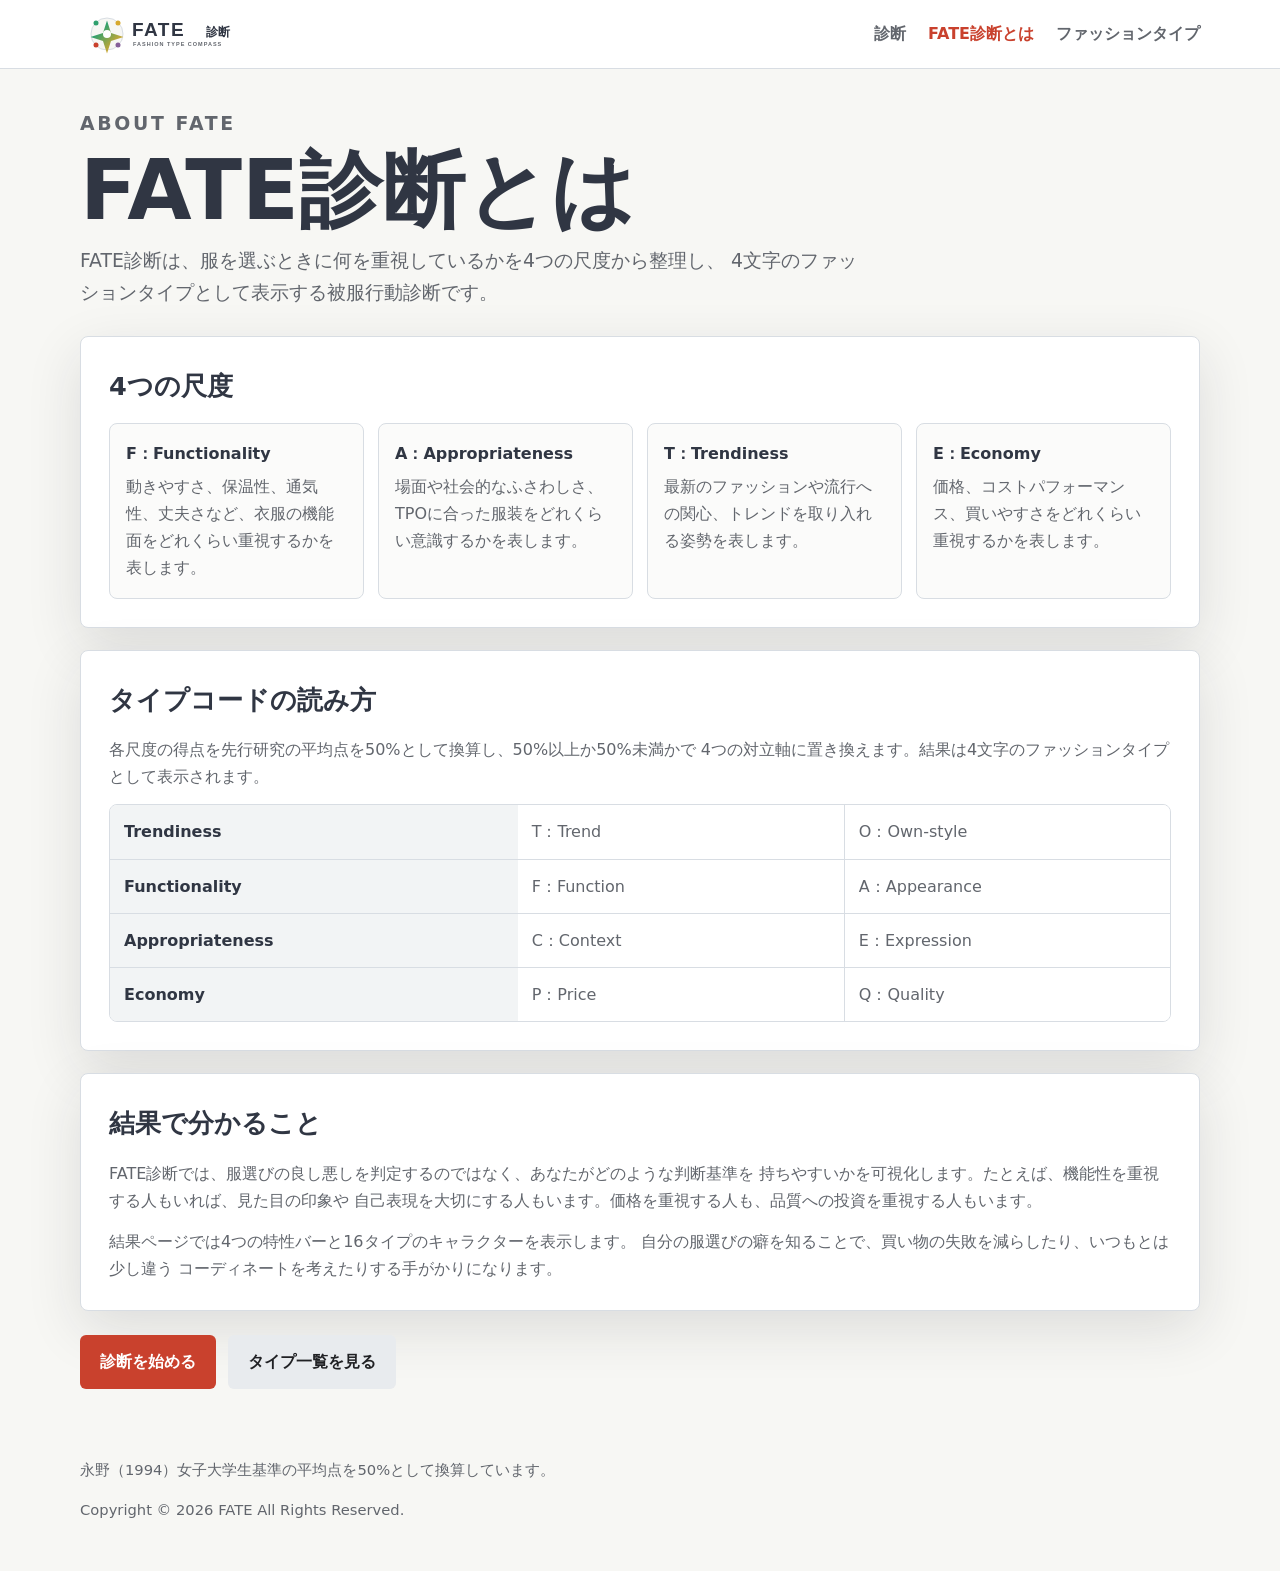
==== about.html @ 88db0252 "Add files via upload" ====
<!doctype html>
<html lang="ja">
  <head>
    <meta charset="utf-8" />
    <meta name="viewport" content="width=device-width, initial-scale=1" />
    <title>FATE診断とは | FATE診断</title>
    <link rel="stylesheet" href="styles.css" />
  </head>
  <body>
    <header class="site-header">
      <nav class="site-nav" aria-label="メインナビゲーション">
        <a class="site-nav__brand" href="index.html" aria-label="FATE診断 ホーム">
          <img src="assets/logo/fate-logo.svg" alt="FATE診断" />
        </a>
        <div class="site-nav__links">
          <a href="index.html">診断</a>
          <a href="about.html" aria-current="page">FATE診断とは</a>
          <a href="fashion-types.html">ファッションタイプ</a>
        </div>
      </nav>
    </header>

    <main class="type-page">
      <section class="type-page-hero" aria-labelledby="about-title">
        <p class="eyebrow">About FATE</p>
        <h1 id="about-title">FATE診断とは</h1>
        <p>
          FATE診断は、服を選ぶときに何を重視しているかを4つの尺度から整理し、
          4文字のファッションタイプとして表示する被服行動診断です。
        </p>
      </section>

      <section class="panel about-section">
        <h2>4つの尺度</h2>
        <div class="about-grid">
          <article>
            <h3>F：Functionality</h3>
            <p>動きやすさ、保温性、通気性、丈夫さなど、衣服の機能面をどれくらい重視するかを表します。</p>
          </article>
          <article>
            <h3>A：Appropriateness</h3>
            <p>場面や社会的なふさわしさ、TPOに合った服装をどれくらい意識するかを表します。</p>
          </article>
          <article>
            <h3>T：Trendiness</h3>
            <p>最新のファッションや流行への関心、トレンドを取り入れる姿勢を表します。</p>
          </article>
          <article>
            <h3>E：Economy</h3>
            <p>価格、コストパフォーマンス、買いやすさをどれくらい重視するかを表します。</p>
          </article>
        </div>
      </section>

      <section class="panel about-section">
        <h2>タイプコードの読み方</h2>
        <p>
          各尺度の得点を先行研究の平均点を50%として換算し、50%以上か50%未満かで
          4つの対立軸に置き換えます。結果は4文字のファッションタイプとして表示されます。
        </p>
        <div class="axis-table" role="table" aria-label="タイプコードの対応表">
          <div role="row">
            <strong role="cell">Trendiness</strong>
            <span role="cell">T：Trend</span>
            <span role="cell">O：Own-style</span>
          </div>
          <div role="row">
            <strong role="cell">Functionality</strong>
            <span role="cell">F：Function</span>
            <span role="cell">A：Appearance</span>
          </div>
          <div role="row">
            <strong role="cell">Appropriateness</strong>
            <span role="cell">C：Context</span>
            <span role="cell">E：Expression</span>
          </div>
          <div role="row">
            <strong role="cell">Economy</strong>
            <span role="cell">P：Price</span>
            <span role="cell">Q：Quality</span>
          </div>
        </div>
      </section>

      <section class="panel about-section">
        <h2>結果で分かること</h2>
        <p>
          FATE診断では、服選びの良し悪しを判定するのではなく、あなたがどのような判断基準を
          持ちやすいかを可視化します。たとえば、機能性を重視する人もいれば、見た目の印象や
          自己表現を大切にする人もいます。価格を重視する人も、品質への投資を重視する人もいます。
        </p>
        <p>
          結果ページでは4つの特性バーと16タイプのキャラクターを表示します。
          自分の服選びの癖を知ることで、買い物の失敗を減らしたり、いつもとは少し違う
          コーディネートを考えたりする手がかりになります。
        </p>
      </section>

      <div class="about-actions">
        <a class="primary" href="index.html">診断を始める</a>
        <a class="secondary" href="fashion-types.html">タイプ一覧を見る</a>
      </div>
    </main>

    <footer>
      <p>永野（1994）女子大学生基準の平均点を50%として換算しています。</p>
      <p>Copyright © 2026 FATE All Rights Reserved.</p>
    </footer>
  </body>
</html>
---- styles.css ----
:root {
  color-scheme: light;
  --ink: #202124;
  --muted: #62666d;
  --line: #d8dde3;
  --paper: #f7f7f4;
  --panel: #ffffff;
  --accent: #c9412d;
  --accent-2: #2fa06e;
  --accent-3: #d7a92f;
  --disagree: #855f99;
  --neutral: #9aa0aa;
  --shadow: 0 18px 55px rgba(31, 35, 40, 0.12);
}

* {
  box-sizing: border-box;
}

html {
  scroll-behavior: smooth;
}

body {
  margin: 0;
  background: var(--paper);
  color: var(--ink);
  font-family:
    "Hiragino Sans", "Yu Gothic", "Yu Gothic UI", system-ui, -apple-system,
    BlinkMacSystemFont, "Segoe UI", sans-serif;
  line-height: 1.7;
}

button,
input,
select {
  font: inherit;
}

button,
input,
select,
label {
  -webkit-tap-highlight-color: transparent;
}

.hero {
  min-height: 46vh;
  display: grid;
  align-items: end;
  background:
    linear-gradient(110deg, rgba(32, 33, 36, 0.88), rgba(32, 33, 36, 0.4)),
    url("data:image/svg+xml,%3Csvg xmlns='http://www.w3.org/2000/svg' width='1600' height='900' viewBox='0 0 1600 900'%3E%3Crect width='1600' height='900' fill='%23d9d4ca'/%3E%3Cg opacity='.92'%3E%3Cpath d='M0 640 C210 570 330 720 520 626 C720 528 775 422 1010 492 C1218 554 1320 440 1600 338 L1600 900 L0 900 Z' fill='%23146c74'/%3E%3Cpath d='M0 356 C225 324 280 208 468 244 C658 280 734 384 928 312 C1124 240 1330 166 1600 214 L1600 0 L0 0 Z' fill='%23c9412d'/%3E%3Cpath d='M318 120 L526 786 L470 804 L262 138 Z' fill='%23f4efe7' opacity='.75'/%3E%3Cpath d='M1154 86 L1030 802 L970 792 L1094 76 Z' fill='%23f4efe7' opacity='.74'/%3E%3Ccircle cx='812' cy='448' r='178' fill='%23d7a92f' opacity='.78'/%3E%3Cpath d='M660 448 C706 372 756 336 816 336 C876 336 926 372 972 448 C926 524 876 560 816 560 C756 560 706 524 660 448 Z' fill='%23f7f7f4' opacity='.84'/%3E%3C/g%3E%3C/svg%3E");
  background-size: cover;
  background-position: center;
  color: #fff;
}

.hero__inner,
main,
footer {
  width: min(1120px, calc(100% - 32px));
  margin: 0 auto;
}

.hero__inner {
  padding: 72px 0 48px;
}

.eyebrow {
  margin: 0 0 8px;
  font-size: 0.78rem;
  font-weight: 800;
  letter-spacing: 0.14em;
  text-transform: uppercase;
}

h1,
h2,
h3,
p {
  overflow-wrap: anywhere;
}

h1 {
  margin: 0;
  max-width: 980px;
  font-size: clamp(3rem, 10vw, 7rem);
  line-height: 0.98;
  letter-spacing: 0;
}

.lead {
  max-width: 680px;
  margin: 18px 0 24px;
  font-size: clamp(1rem, 2.4vw, 1.25rem);
}

.hero__meta {
  display: flex;
  flex-wrap: wrap;
  gap: 10px;
}

.hero__meta span {
  border: 1px solid rgba(255, 255, 255, 0.46);
  padding: 7px 12px;
  background: rgba(255, 255, 255, 0.1);
  font-weight: 700;
}

main {
  padding: 26px 0 54px;
}

.site-header {
  position: sticky;
  top: 0;
  z-index: 10;
  background: rgba(255, 255, 255, 0.94);
  border-bottom: 1px solid var(--line);
  backdrop-filter: blur(14px);
}

.site-nav {
  display: flex;
  align-items: center;
  justify-content: space-between;
  gap: 18px;
  width: min(1120px, calc(100% - 32px));
  min-height: 68px;
  margin: 0 auto;
}

.site-nav a {
  color: #303643;
  text-decoration: none;
}

.site-nav__brand {
  display: inline-flex;
  align-items: center;
  flex: 0 0 auto;
}

.site-nav__brand img {
  display: block;
  width: 180px;
  height: auto;
}

.site-nav__links {
  display: flex;
  flex-wrap: wrap;
  gap: 6px 22px;
  align-items: center;
}

.site-nav__links a {
  padding: 8px 0;
  color: var(--muted);
  font-weight: 650;
}

.site-nav__links a[aria-current="page"],
.site-nav__links a:hover {
  color: var(--accent);
}

.panel,
.question-card,
.result {
  background: var(--panel);
  border: 1px solid var(--line);
  border-radius: 8px;
  box-shadow: var(--shadow);
}

.contact-step {
  width: min(60vw, 720px);
  margin: 24px auto 0;
  padding: 30px;
}

.contact-step h2 {
  margin: 0 0 8px;
  font-size: clamp(1.5rem, 2.8vw, 2.1rem);
}

.contact-step__copy {
  margin: 0;
  color: var(--muted);
}

.contact-form {
  display: grid;
  gap: 16px;
  margin-top: 22px;
}

.contact-form label {
  display: grid;
  gap: 6px;
  font-weight: 650;
}

.contact-form input,
.contact-form select {
  width: 100%;
  min-height: 48px;
  border: 1px solid var(--line);
  border-radius: 6px;
  padding: 10px 12px;
  background: #fff;
  color: var(--ink);
}

.contact-form input:focus,
.contact-form select:focus {
  border-color: var(--accent-2);
  outline: 3px solid rgba(47, 160, 110, 0.2);
}

.handedness-field {
  display: flex;
  flex-wrap: wrap;
  gap: 12px 20px;
  margin: 0;
  padding: 14px;
  border: 1px solid var(--line);
  border-radius: 6px;
}

.handedness-field legend {
  padding: 0 6px;
  color: var(--ink);
  font-weight: 650;
}

.handedness-field label,
.consent-field {
  display: inline-flex;
  align-items: center;
  gap: 8px;
}

.handedness-field input,
.consent-field input {
  width: auto;
  min-height: auto;
}

.consent-field {
  padding: 13px 14px;
  border: 1px solid var(--line);
  border-radius: 6px;
  background: #fbfbfa;
  font-weight: 600;
}

.primary:disabled {
  cursor: not-allowed;
  opacity: 0.48;
}

.form-actions {
  display: flex;
  flex-wrap: wrap;
  gap: 12px;
  justify-content: flex-end;
}

.intro {
  display: grid;
  grid-template-columns: minmax(0, 1fr) minmax(360px, 0.92fr);
  gap: 28px;
  padding: 26px;
}

.intro h2,
.result h2 {
  margin: 0 0 8px;
}

.intro p {
  margin: 0;
  color: var(--muted);
}

.response-preview {
  display: grid;
  grid-template-columns: max-content minmax(240px, 1fr) max-content;
  gap: clamp(8px, 1.1vw, 14px);
  align-items: center;
  color: var(--muted);
  font-weight: 850;
  min-width: 0;
}

.response-preview > span:first-child {
  color: var(--accent-2);
}

.response-preview > span:last-child {
  color: var(--disagree);
}

.preview-dots {
  display: flex;
  align-items: center;
  justify-content: space-between;
  gap: clamp(6px, 0.8vw, 12px);
  min-width: 0;
}

.preview-dots i {
  display: block;
  flex: 0 0 auto;
  width: clamp(16px, 1.7vw, 22px);
  height: clamp(16px, 1.7vw, 22px);
  border: 3px solid var(--neutral);
  border-radius: 50%;
}

.preview-dots i:nth-child(1),
.preview-dots i:nth-child(7) {
  width: clamp(30px, 3.3vw, 42px);
  height: clamp(30px, 3.3vw, 42px);
}

.preview-dots i:nth-child(2),
.preview-dots i:nth-child(6) {
  width: clamp(24px, 2.7vw, 34px);
  height: clamp(24px, 2.7vw, 34px);
}

.preview-dots i:nth-child(3),
.preview-dots i:nth-child(5) {
  width: clamp(20px, 2.2vw, 28px);
  height: clamp(20px, 2.2vw, 28px);
}

.preview-dots i:nth-child(-n + 3) {
  border-color: var(--accent-2);
}

.preview-dots i:nth-child(n + 5) {
  border-color: var(--disagree);
}

.quiz {
  display: grid;
  gap: 22px;
  margin-top: 22px;
}

.photo-section {
  width: min(60vw, 900px);
  justify-self: center;
  overflow: hidden;
  background: var(--panel);
  border: 1px solid var(--line);
  border-radius: 8px;
  box-shadow: var(--shadow);
}

.photo-section__image {
  display: block;
  width: 100%;
  aspect-ratio: 3 / 2;
  object-fit: contain;
  background: #ece7dd;
}

.photo-section__body {
  padding: 22px 28px;
}

.photo-section__body h2 {
  margin: 0;
  color: #2d3340;
  font-size: clamp(1.25rem, 2vw, 1.65rem);
  line-height: 1.35;
}

.photo-section__body p {
  margin: 6px 0 0;
  color: var(--muted);
}

.question-card {
  width: min(60vw, 900px);
  justify-self: center;
  padding: 34px 32px 28px;
}

.question-head {
  display: block;
  padding: 0;
  border: 0;
}

.question-card p {
  margin: 0;
  color: #2d3340;
  max-width: 100%;
  font-size: clamp(0.98rem, 1.12vw, 1.18rem);
  font-weight: 500;
  line-height: 1.65;
  overflow-wrap: anywhere;
  word-break: normal;
}

.choices {
  display: grid;
  grid-template-columns: max-content repeat(7, minmax(34px, 1fr)) max-content;
  gap: 12px;
  align-items: center;
  margin-top: 24px;
}

.choice-label {
  font-size: clamp(0.82rem, 0.95vw, 0.98rem);
  font-weight: 500;
  white-space: nowrap;
}

.choice-label--agree {
  color: var(--accent-2);
}

.choice-label--disagree {
  color: var(--disagree);
}

.choice {
  position: relative;
  display: grid;
  place-items: center;
  min-height: 62px;
}

.choice input {
  position: absolute;
  inset: 0;
  opacity: 0;
  cursor: pointer;
}

.choice span {
  display: grid;
  place-items: center;
  width: var(--size);
  height: var(--size);
  border: 4px solid var(--color);
  border-radius: 50%;
  background: #fff;
  transition:
    background 0.16s ease,
    border-color 0.16s ease,
    box-shadow 0.16s ease,
    transform 0.16s ease;
}

.choice input:focus-visible + span {
  outline: 3px solid color-mix(in srgb, var(--color), transparent 64%);
  outline-offset: 2px;
}

.choice input:checked + span {
  background: var(--color);
  box-shadow: inset 0 0 0 10px #fff;
  transform: scale(1.04);
}

.actions {
  position: sticky;
  bottom: 0;
  display: flex;
  justify-content: center;
  gap: 12px;
  padding: 18px 0;
  background: linear-gradient(rgba(247, 247, 244, 0), var(--paper) 28%);
  z-index: 2;
}

.primary,
.secondary {
  border: 0;
  border-radius: 6px;
  padding: 13px 20px;
  min-height: 48px;
  cursor: pointer;
  font-weight: 850;
}

.primary {
  background: var(--accent);
  color: #fff;
}

.secondary {
  background: #e8ebee;
  color: var(--ink);
}

.primary:hover,
.secondary:hover {
  filter: brightness(0.97);
}

.form-error {
  display: none;
  padding: 12px 14px;
  border: 1px solid #f0b7ab;
  border-radius: 6px;
  background: #fff2ef;
  color: #9a2c1d;
  font-weight: 750;
}

.form-error.is-visible {
  display: block;
}

.result {
  margin-top: 26px;
  padding: 0;
  background: transparent;
  border: 0;
  box-shadow: none;
}

.profile-hero {
  margin-bottom: 22px;
}

.profile-hero h2 {
  margin: 0;
  color: #303643;
  font-size: clamp(2.8rem, 7vw, 5.2rem);
  line-height: 1.02;
  letter-spacing: 0;
}

.profile-hero p {
  margin: 14px 0 0;
  color: var(--muted);
  font-size: clamp(1rem, 2vw, 1.25rem);
}

.profile-layout {
  display: grid;
  grid-template-columns: minmax(260px, 0.72fr) minmax(420px, 1.55fr);
  gap: 24px;
  align-items: stretch;
}

.type-card,
.traits-panel {
  overflow: hidden;
  background: #fff;
  border: 1px solid var(--line);
  border-radius: 8px;
  box-shadow: var(--shadow);
}

.type-card {
  display: grid;
  grid-template-rows: auto auto minmax(360px, 1fr) auto auto;
  min-height: 520px;
  padding: 24px 0 30px;
  border-top: 5px solid var(--disagree);
  text-align: center;
  background:
    linear-gradient(176deg, rgba(133, 95, 153, 0.12) 0 38%, transparent 38%),
    #fff;
}

.type-card__label {
  margin: 0;
  padding: 0 26px;
  color: var(--muted);
  font-weight: 500;
}

.type-card h3 {
  margin: 4px 0 14px;
  padding: 0 24px;
  color: #303643;
  font-size: clamp(1.18rem, 2vw, 1.55rem);
  line-height: 1.35;
  overflow-wrap: anywhere;
}

.type-card h3 small {
  font-size: 0.85em;
  font-weight: 700;
}

.avatar {
  display: grid;
  place-items: center;
  width: 100%;
  height: 390px;
  margin: 0 auto 18px;
  background: transparent;
}

.avatar img {
  display: block;
  max-width: min(100%, 330px);
  max-height: 100%;
  width: auto;
  height: auto;
  object-fit: contain;
}

.character-name {
  margin: 0 0 14px;
  padding: 0 26px;
  color: #303643;
  font-weight: 800;
}

.type-copy {
  margin: 0;
  padding: 0 28px;
  text-align: left;
  color: var(--muted);
  font-size: 1rem;
  line-height: 1.75;
}

.traits-panel {
  display: grid;
  grid-template-rows: auto 1fr auto;
}

.traits-panel__head {
  display: flex;
  align-items: center;
  min-height: 62px;
  padding: 0 26px;
  border-bottom: 1px solid #edf0f2;
}

.traits-panel__head h3 {
  margin: 0;
  color: #303643;
  font-size: 1.25rem;
}

.trait-list {
  display: grid;
  align-content: center;
  gap: 42px;
  padding: 42px 34px;
}

.trait-row {
  display: grid;
  gap: 7px;
}

.trait-row__score {
  width: max-content;
  margin-left: clamp(0px, calc(var(--marker) - 8%), 86%);
  color: #303643;
  font-weight: 800;
  transform: translateX(-50%);
  white-space: nowrap;
}

.trait-row__score span {
  color: var(--trait-color);
}

.trait-row__score button {
  width: 26px;
  height: 26px;
  margin-left: 5px;
  border: 0;
  border-radius: 50%;
  background: #bdc2cb;
  color: #fff;
  cursor: help;
  font-weight: 800;
}

.trait-bar {
  position: relative;
  height: 13px;
  border-radius: 999px;
  background: var(--trait-color);
}

.trait-bar span {
  position: absolute;
  top: 50%;
  left: var(--marker);
  width: 20px;
  height: 20px;
  border: 4px solid #fff;
  border-radius: 50%;
  background: var(--trait-color);
  box-shadow: 0 2px 8px rgba(31, 35, 40, 0.2);
  transform: translate(-50%, -50%);
}

.trait-row__labels,
.result-date {
  display: flex;
  justify-content: space-between;
  gap: 12px;
  color: #9aa0aa;
  font-weight: 600;
}

.result-date {
  padding: 20px 26px;
  border-top: 1px solid #edf0f2;
  justify-content: flex-start;
}

footer {
  padding: 0 0 34px;
  color: var(--muted);
  font-size: 0.92rem;
}

.type-page {
  padding-top: 38px;
}

.type-page-hero {
  display: grid;
  gap: 10px;
  margin: 0 0 28px;
}

.type-page-hero h1 {
  color: #303643;
  font-size: clamp(2.6rem, 7vw, 5.2rem);
  line-height: 1.02;
}

.type-page-hero p {
  max-width: 780px;
  margin: 0;
  color: var(--muted);
  font-size: clamp(1rem, 2vw, 1.18rem);
}

.type-category-list {
  display: grid;
  gap: 28px;
}

.type-category {
  padding: 28px;
  border-top: 5px solid var(--type-color);
}

.type-category h2 {
  margin: 0;
  color: var(--type-color);
  font-size: clamp(1.4rem, 3vw, 2rem);
}

.type-category__copy {
  max-width: 780px;
  margin: 6px 0 20px;
  color: var(--muted);
}

.type-grid {
  display: grid;
  grid-template-columns: repeat(4, minmax(0, 1fr));
  gap: 18px;
}

.fashion-type-card {
  display: grid;
  grid-template-rows: 230px auto;
  overflow: hidden;
  min-height: 370px;
  color: #303643;
  text-decoration: none;
  background: #fff;
  border: 1px solid var(--line);
  border-radius: 8px;
  transition:
    transform 0.18s ease,
    box-shadow 0.18s ease;
}

.fashion-type-card:hover {
  box-shadow: 0 20px 50px rgba(31, 35, 40, 0.16);
  transform: translateY(-3px);
}

.fashion-type-card__visual {
  display: grid;
  place-items: end center;
  padding: 18px 16px 0;
  background:
    linear-gradient(180deg, color-mix(in srgb, var(--type-color), transparent 78%), transparent),
    #f8f7f4;
}

.fashion-type-card__visual img {
  width: auto;
  max-width: 100%;
  max-height: 210px;
  object-fit: contain;
}

.fashion-type-card__body {
  display: grid;
  align-content: start;
  gap: 6px;
  padding: 18px;
  border-top: 5px solid var(--type-color);
}

.fashion-type-card__body h3 {
  margin: 0;
  font-size: 1.15rem;
  line-height: 1.35;
}

.fashion-type-card__body small {
  color: var(--type-color);
  font-size: 0.88rem;
  font-weight: 850;
}

.fashion-type-card__body p {
  margin: 0;
  color: var(--muted);
  font-size: 0.92rem;
  line-height: 1.65;
}

.type-detail-hero {
  display: grid;
  grid-template-columns: minmax(260px, 0.55fr) minmax(0, 1fr);
  gap: 30px;
  align-items: center;
  padding: 34px;
  border-top: 6px solid var(--type-color);
}

.type-detail-visual {
  display: grid;
  place-items: center;
  min-height: 390px;
  background:
    radial-gradient(circle at 50% 62%, color-mix(in srgb, var(--type-color), transparent 82%), transparent 62%),
    #fbfaf7;
  border-radius: 8px;
}

.type-detail-visual img {
  max-width: min(100%, 330px);
  max-height: 380px;
  object-fit: contain;
}

.type-detail-copy h1 {
  margin: 0;
  color: #303643;
  font-size: clamp(2.2rem, 5vw, 4.2rem);
  line-height: 1.05;
}

.type-detail-copy .type-code {
  display: inline-block;
  margin-bottom: 10px;
  color: var(--type-color);
  font-weight: 850;
  letter-spacing: 0.08em;
}

.type-detail-copy p {
  margin: 16px 0 0;
  color: var(--muted);
  font-size: 1.05rem;
}

.type-axis-chips {
  display: flex;
  flex-wrap: wrap;
  gap: 8px;
  margin-top: 20px;
}

.type-axis-chips span {
  padding: 8px 11px;
  border: 1px solid color-mix(in srgb, var(--type-color), transparent 55%);
  border-radius: 999px;
  color: #303643;
  background: color-mix(in srgb, var(--type-color), transparent 90%);
  font-size: 0.9rem;
  font-weight: 700;
}

.type-detail-sections {
  display: grid;
  grid-template-columns: minmax(0, 1fr) minmax(260px, 0.42fr);
  gap: 24px;
  margin-top: 24px;
}

.type-article,
.type-side-panel {
  padding: 28px;
}

.type-article {
  display: grid;
  gap: 26px;
}

.type-article section {
  display: grid;
  gap: 9px;
}

.type-article h2,
.type-side-panel h2 {
  margin: 0;
  color: #303643;
  font-size: 1.45rem;
}

.type-article p {
  margin: 0;
  color: var(--muted);
}

.outfit-recommendations {
  display: grid;
  grid-template-columns: repeat(2, minmax(0, 1fr));
  gap: 14px;
  margin-top: 8px;
}

.outfit-recommendations > div {
  padding: 16px;
  border: 1px solid color-mix(in srgb, var(--type-color), transparent 62%);
  border-radius: 8px;
  background: color-mix(in srgb, var(--type-color), transparent 93%);
}

.outfit-recommendations h3 {
  margin: 0 0 6px;
  color: #303643;
  font-size: 1rem;
}

.type-side-panel {
  align-self: start;
  display: grid;
  gap: 18px;
}

.type-side-panel ul {
  display: grid;
  gap: 10px;
  margin: 0;
  padding-left: 1.1em;
  color: var(--muted);
}

.back-link {
  display: inline-flex;
  width: max-content;
  margin: 24px 0 0;
  color: var(--accent);
  font-weight: 750;
  text-decoration: none;
}

.about-section {
  display: grid;
  gap: 14px;
  margin-top: 22px;
  padding: 28px;
}

.about-section h2 {
  margin: 0;
  color: #303643;
  font-size: 1.6rem;
}

.about-section p {
  margin: 0;
  color: var(--muted);
}

.about-grid {
  display: grid;
  grid-template-columns: repeat(4, minmax(0, 1fr));
  gap: 14px;
}

.about-grid article {
  padding: 16px;
  border: 1px solid var(--line);
  border-radius: 8px;
  background: #fbfbfa;
}

.about-grid h3 {
  margin: 0 0 6px;
  color: #303643;
  font-size: 1rem;
}

.axis-table {
  display: grid;
  overflow: hidden;
  border: 1px solid var(--line);
  border-radius: 8px;
}

.axis-table > div {
  display: grid;
  grid-template-columns: minmax(150px, 1fr) minmax(120px, 0.8fr) minmax(120px, 0.8fr);
  gap: 0;
}

.axis-table > div + div {
  border-top: 1px solid var(--line);
}

.axis-table strong,
.axis-table span {
  padding: 13px 14px;
}

.axis-table strong {
  color: #303643;
  background: #f2f4f5;
}

.axis-table span {
  color: var(--muted);
  background: #fff;
}

.axis-table span + span {
  border-left: 1px solid var(--line);
}

.about-actions {
  display: flex;
  flex-wrap: wrap;
  gap: 12px;
  margin-top: 24px;
}

.about-actions a {
  display: inline-flex;
  align-items: center;
  justify-content: center;
  text-decoration: none;
}

@media (max-width: 820px) {
  .intro,
  .profile-layout,
  .type-detail-hero,
  .type-detail-sections,
  .outfit-recommendations,
  .about-grid {
    grid-template-columns: 1fr;
  }

  .type-grid {
    grid-template-columns: repeat(2, minmax(0, 1fr));
  }

  .contact-step {
    width: min(100%, 620px);
  }

  .question-card {
    width: min(100%, 620px);
  }

  .photo-section {
    width: min(100%, 620px);
  }

  .response-preview {
    grid-template-columns: max-content 1fr max-content;
    gap: 8px;
  }

  .choices {
    grid-template-columns: repeat(7, minmax(34px, 1fr));
    gap: 10px;
  }

  .choice-label {
    grid-column: span 7;
    text-align: center;
  }

  .choice-label--agree {
    order: -1;
  }

  .choice-label--disagree {
    order: 8;
  }

  .question-card,
  .photo-section__body {
    width: 100%;
    padding: 22px 16px;
  }
}

@media (max-width: 520px) {
  body {
    line-height: 1.62;
  }

  .hero__inner,
  main,
  .site-nav,
  footer {
    width: min(100% - 18px, 1120px);
  }

  .hero {
    min-height: 58vh;
  }

  .hero__inner {
    padding: 48px 0 36px;
  }

  h1 {
    font-size: clamp(2.35rem, 16vw, 4.5rem);
    line-height: 1.04;
  }

  .lead {
    font-size: 0.98rem;
  }

  .hero__meta span {
    padding: 6px 10px;
    font-size: 0.9rem;
  }

  .intro,
  .result,
  .contact-step {
    padding: 16px;
  }

  .intro {
    gap: 18px;
  }

  .intro h2 {
    font-size: 1.45rem;
  }

  .intro p,
  .contact-step__copy,
  .photo-section__body p {
    font-size: 0.94rem;
  }

  .response-preview {
    grid-template-columns: 1fr;
    justify-items: center;
  }

  .response-preview > span {
    font-size: 0.92rem;
  }

  .preview-dots {
    width: 100%;
    max-width: 310px;
  }

  .choices {
    grid-template-columns: repeat(7, minmax(30px, 1fr));
    grid-template-areas:
      "dot1 dot2 dot3 dot4 dot5 dot6 dot7"
      "agree agree agree . disagree disagree disagree";
    gap: 6px 4px;
    margin-top: 18px;
  }

  .choice:nth-of-type(1) {
    grid-area: dot1;
  }

  .choice:nth-of-type(2) {
    grid-area: dot2;
  }

  .choice:nth-of-type(3) {
    grid-area: dot3;
  }

  .choice:nth-of-type(4) {
    grid-area: dot4;
  }

  .choice:nth-of-type(5) {
    grid-area: dot5;
  }

  .choice:nth-of-type(6) {
    grid-area: dot6;
  }

  .choice:nth-of-type(7) {
    grid-area: dot7;
  }

  .choice {
    min-height: 50px;
  }

  .choice span {
    width: clamp(24px, calc(var(--size) * 0.66), 40px);
    height: clamp(24px, calc(var(--size) * 0.66), 40px);
    border-width: 3px;
  }

  .choice input:checked + span {
    box-shadow: inset 0 0 0 7px #fff;
  }

  .choice-label {
    grid-column: auto;
    font-size: 0.9rem;
    text-align: start;
  }

  .choice-label--agree {
    grid-area: agree;
    order: initial;
    justify-self: start;
  }

  .choice-label--disagree {
    grid-area: disagree;
    order: initial;
    justify-self: end;
    text-align: right;
  }

  .question-card {
    padding: 20px 12px;
  }

  .question-card p {
    font-size: 0.96rem;
    line-height: 1.58;
  }

  .photo-section__image {
    aspect-ratio: 3 / 2;
  }

  .contact-form {
    gap: 14px;
  }

  .contact-form input,
  .contact-form select {
    min-height: 50px;
    font-size: 1rem;
  }

  .form-actions {
    display: grid;
    grid-template-columns: 1fr;
  }

  .actions {
    display: grid;
    grid-template-columns: 1fr;
    padding: 14px 0 18px;
  }

  .primary,
  .secondary {
    width: 100%;
  }

  .site-nav {
    align-items: stretch;
    flex-direction: column;
    justify-content: center;
    gap: 8px;
    padding: 10px 0;
  }

  .site-nav__brand img {
    width: 156px;
  }

  .site-nav__links {
    display: grid;
    grid-template-columns: repeat(3, minmax(0, 1fr));
    gap: 6px;
  }

  .site-nav__links a {
    display: grid;
    place-items: center;
    min-height: 38px;
    padding: 7px 6px;
    border: 1px solid var(--line);
    border-radius: 6px;
    background: #fff;
    font-size: 0.82rem;
    text-align: center;
  }

  .type-grid {
    grid-template-columns: 1fr;
  }

  .fashion-type-card {
    grid-template-rows: 190px auto;
    min-height: 320px;
  }

  .fashion-type-card__visual img {
    max-height: 176px;
  }

  .profile-hero h2,
  .type-page-hero h1 {
    font-size: clamp(2.15rem, 14vw, 3.3rem);
  }

  .type-card {
    min-height: auto;
    grid-template-rows: auto auto auto auto auto;
  }

  .avatar {
    height: 310px;
  }

  .avatar img {
    max-width: min(100%, 260px);
  }

  .trait-list {
    gap: 32px;
    padding: 30px 18px;
  }

  .trait-row__score {
    max-width: 100%;
    font-size: 0.92rem;
  }

  .trait-row__labels {
    font-size: 0.88rem;
  }

  .type-detail-visual {
    min-height: 310px;
  }

  .type-detail-visual img {
    max-height: 290px;
  }

  .type-category,
  .type-detail-hero,
  .type-article,
  .type-side-panel,
  .about-section {
    padding: 18px;
  }

  .axis-table > div {
    grid-template-columns: 1fr;
  }

  .axis-table span + span {
    border-left: 0;
    border-top: 1px solid var(--line);
  }
}
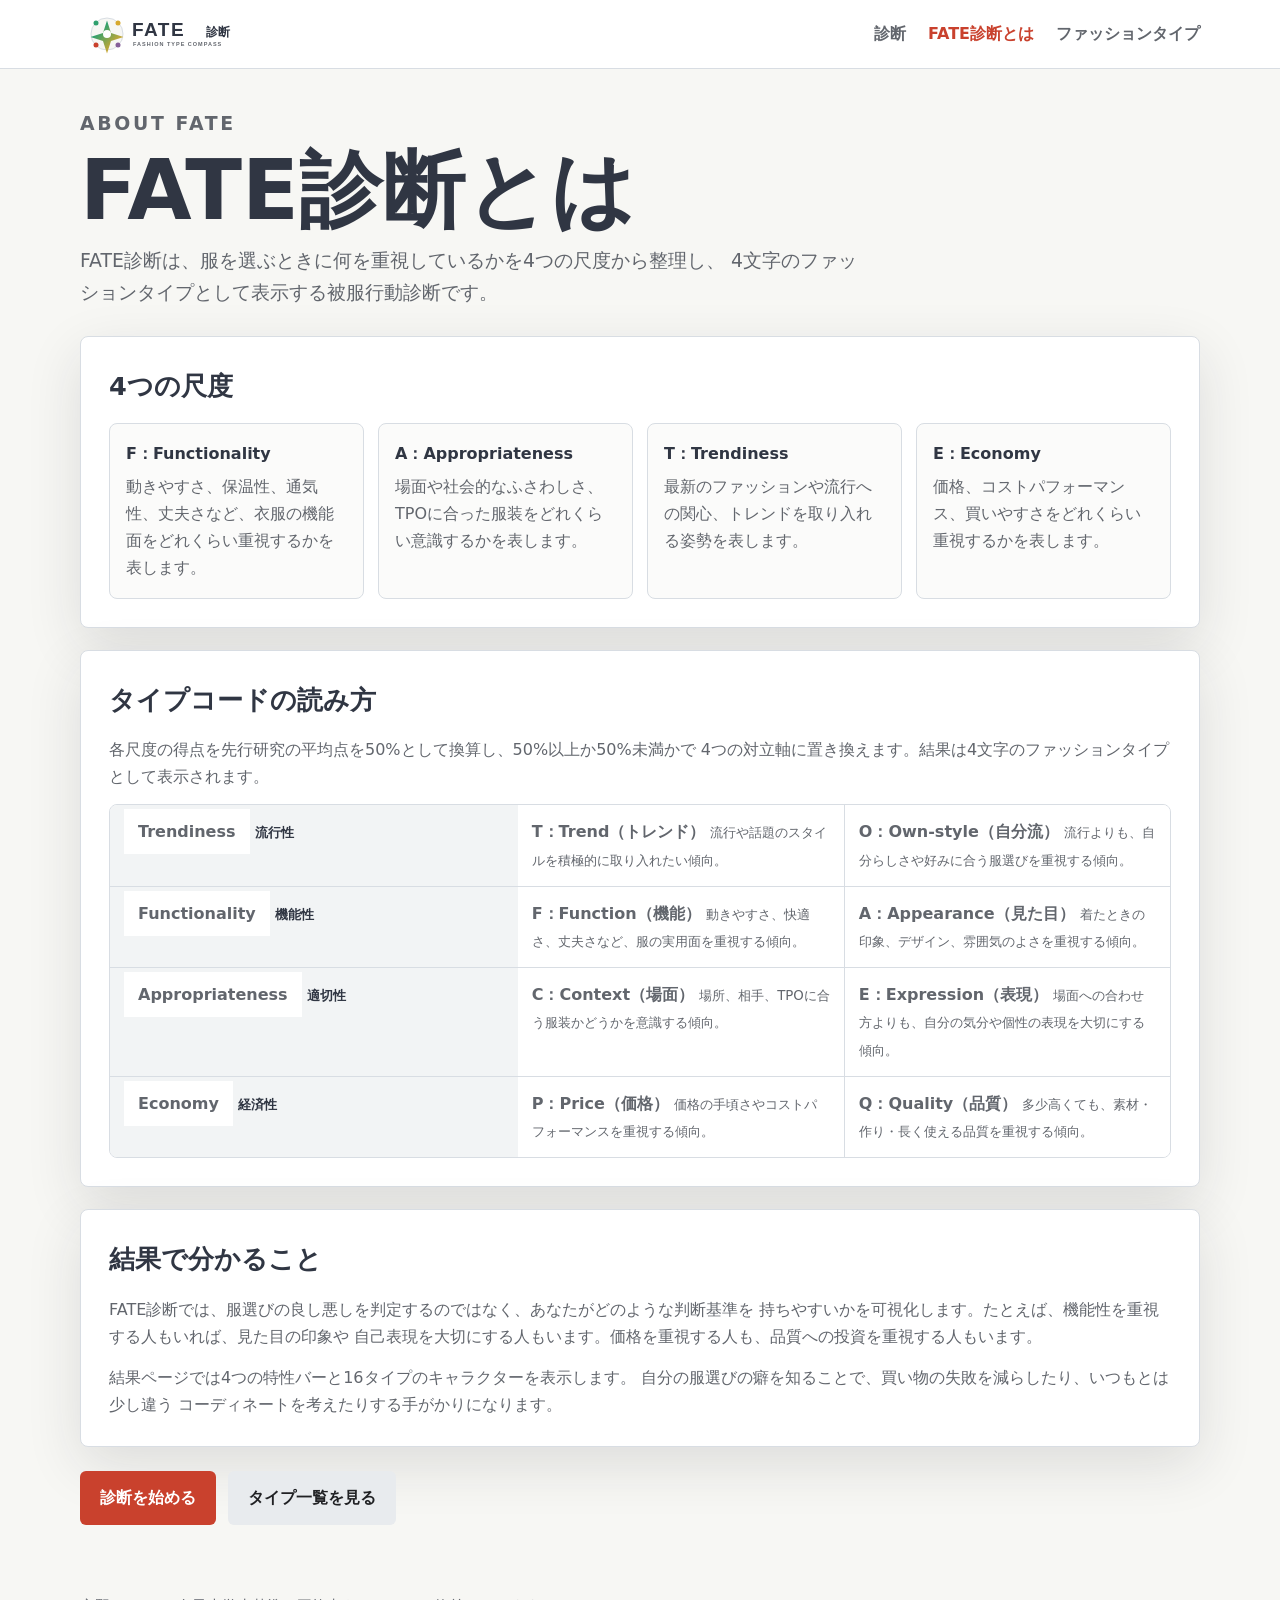
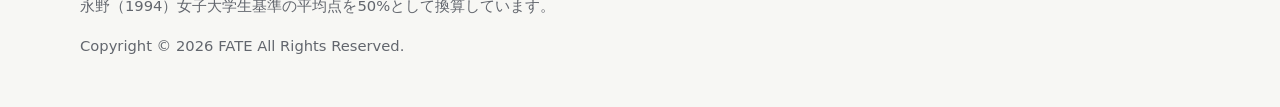
==== commit 24ac3294: "Update about.html" ====
--- a/about.html
+++ b/about.html
@@ -60,24 +60,60 @@
         </p>
         <div class="axis-table" role="table" aria-label="タイプコードの対応表">
           <div role="row">
-            <strong role="cell">Trendiness</strong>
-            <span role="cell">T：Trend</span>
-            <span role="cell">O：Own-style</span>
+            <strong role="cell">
+              <span>Trendiness</span>
+              <small>流行性</small>
+            </strong>
+            <span role="cell">
+              <b>T：Trend（トレンド）</b>
+              <small>流行や話題のスタイルを積極的に取り入れたい傾向。</small>
+            </span>
+            <span role="cell">
+              <b>O：Own-style（自分流）</b>
+              <small>流行よりも、自分らしさや好みに合う服選びを重視する傾向。</small>
+            </span>
           </div>
           <div role="row">
-            <strong role="cell">Functionality</strong>
-            <span role="cell">F：Function</span>
-            <span role="cell">A：Appearance</span>
+            <strong role="cell">
+              <span>Functionality</span>
+              <small>機能性</small>
+            </strong>
+            <span role="cell">
+              <b>F：Function（機能）</b>
+              <small>動きやすさ、快適さ、丈夫さなど、服の実用面を重視する傾向。</small>
+            </span>
+            <span role="cell">
+              <b>A：Appearance（見た目）</b>
+              <small>着たときの印象、デザイン、雰囲気のよさを重視する傾向。</small>
+            </span>
           </div>
           <div role="row">
-            <strong role="cell">Appropriateness</strong>
-            <span role="cell">C：Context</span>
-            <span role="cell">E：Expression</span>
+            <strong role="cell">
+              <span>Appropriateness</span>
+              <small>適切性</small>
+            </strong>
+            <span role="cell">
+              <b>C：Context（場面）</b>
+              <small>場所、相手、TPOに合う服装かどうかを意識する傾向。</small>
+            </span>
+            <span role="cell">
+              <b>E：Expression（表現）</b>
+              <small>場面への合わせ方よりも、自分の気分や個性の表現を大切にする傾向。</small>
+            </span>
           </div>
           <div role="row">
-            <strong role="cell">Economy</strong>
-            <span role="cell">P：Price</span>
-            <span role="cell">Q：Quality</span>
+            <strong role="cell">
+              <span>Economy</span>
+              <small>経済性</small>
+            </strong>
+            <span role="cell">
+              <b>P：Price（価格）</b>
+              <small>価格の手頃さやコストパフォーマンスを重視する傾向。</small>
+            </span>
+            <span role="cell">
+              <b>Q：Quality（品質）</b>
+              <small>多少高くても、素材・作り・長く使える品質を重視する傾向。</small>
+            </span>
           </div>
         </div>
       </section>
--- a/styles.css
+++ b/styles.css
@@ -205,7 +205,8 @@
 }
 
 .contact-form input,
-.contact-form select {
+.contact-form select,
+.free-text-field textarea {
   width: 100%;
   min-height: 48px;
   border: 1px solid var(--line);
@@ -216,7 +217,8 @@
 }
 
 .contact-form input:focus,
-.contact-form select:focus {
+.contact-form select:focus,
+.free-text-field textarea:focus {
   border-color: var(--accent-2);
   outline: 3px solid rgba(47, 160, 110, 0.2);
 }
@@ -409,6 +411,29 @@
   line-height: 1.65;
   overflow-wrap: anywhere;
   word-break: normal;
+}
+
+.free-text-card {
+  padding-bottom: 34px;
+}
+
+.free-text-field {
+  display: grid;
+  gap: 14px;
+}
+
+.free-text-field span {
+  color: #2d3340;
+  font-size: clamp(0.98rem, 1.12vw, 1.18rem);
+  font-weight: 500;
+  line-height: 1.65;
+}
+
+.free-text-field textarea {
+  min-height: 150px;
+  resize: vertical;
+  font: inherit;
+  line-height: 1.7;
 }
 
 .choices {
@@ -567,7 +592,7 @@
 
 .type-card {
   display: grid;
-  grid-template-rows: auto auto minmax(360px, 1fr) auto auto;
+  grid-template-rows: auto auto minmax(360px, 1fr) auto auto auto;
   min-height: 520px;
   padding: 24px 0 30px;
   border-top: 5px solid var(--disagree);
@@ -630,6 +655,33 @@
   color: var(--muted);
   font-size: 1rem;
   line-height: 1.75;
+}
+
+.type-detail-button {
+  display: inline-flex;
+  align-items: center;
+  justify-content: center;
+  justify-self: center;
+  min-height: 46px;
+  margin: 20px 28px 0;
+  padding: 0 28px;
+  border-radius: 999px;
+  background: #303643;
+  color: #fff;
+  font-size: 0.98rem;
+  font-weight: 700;
+  text-decoration: none;
+  box-shadow: 0 10px 20px rgba(48, 54, 67, 0.16);
+  transition:
+    transform 160ms ease,
+    background 160ms ease,
+    box-shadow 160ms ease;
+}
+
+.type-detail-button:hover {
+  background: var(--disagree);
+  box-shadow: 0 14px 24px rgba(133, 95, 153, 0.22);
+  transform: translateY(-1px);
 }
 
 .traits-panel {
@@ -723,6 +775,35 @@
   justify-content: flex-start;
 }
 
+.share-callout {
+  display: flex;
+  flex-wrap: wrap;
+  align-items: center;
+  justify-content: center;
+  gap: 10px 14px;
+  width: min(760px, 100%);
+  margin: 24px auto 0;
+  padding: 18px 24px;
+  border: 1px solid rgba(95, 159, 186, 0.28);
+  border-radius: 8px;
+  background: linear-gradient(135deg, rgba(95, 159, 186, 0.12), rgba(133, 95, 153, 0.12));
+  color: #303643;
+  text-align: center;
+  box-shadow: var(--shadow);
+}
+
+.share-callout p {
+  margin: 0;
+  font-size: clamp(1rem, 1.8vw, 1.22rem);
+  font-weight: 800;
+}
+
+.share-callout strong {
+  color: var(--disagree);
+  font-size: clamp(1.08rem, 2vw, 1.35rem);
+  font-weight: 900;
+}
+
 footer {
   padding: 0 0 34px;
   color: var(--muted);
@@ -1351,9 +1432,14 @@
     font-size: clamp(2.15rem, 14vw, 3.3rem);
   }
 
+  .profile-layout {
+    align-items: start;
+    gap: 18px;
+  }
+
   .type-card {
     min-height: auto;
-    grid-template-rows: auto auto auto auto auto;
+    grid-template-rows: auto auto auto auto auto auto;
   }
 
   .avatar {
@@ -1364,18 +1450,56 @@
     max-width: min(100%, 260px);
   }
 
+  .traits-panel {
+    grid-template-rows: auto auto auto;
+  }
+
+  .traits-panel__head {
+    min-height: 58px;
+    padding: 0 18px;
+  }
+
+  .traits-panel__head h3 {
+    font-size: 1.12rem;
+  }
+
   .trait-list {
-    gap: 32px;
-    padding: 30px 18px;
+    align-content: start;
+    gap: 22px;
+    padding: 22px 16px 24px;
+  }
+
+  .trait-row {
+    gap: 6px;
   }
 
   .trait-row__score {
-    max-width: 100%;
-    font-size: 0.92rem;
+    width: 100%;
+    max-width: none;
+    margin-left: 0;
+    font-size: 0.95rem;
+    text-align: right;
+    transform: none;
   }
 
   .trait-row__labels {
+    gap: 8px;
     font-size: 0.88rem;
+  }
+
+  .trait-bar {
+    height: 11px;
+  }
+
+  .trait-bar span {
+    width: 18px;
+    height: 18px;
+    border-width: 3px;
+  }
+
+  .result-date {
+    padding: 16px 18px;
+    font-size: 0.95rem;
   }
 
   .type-detail-visual {
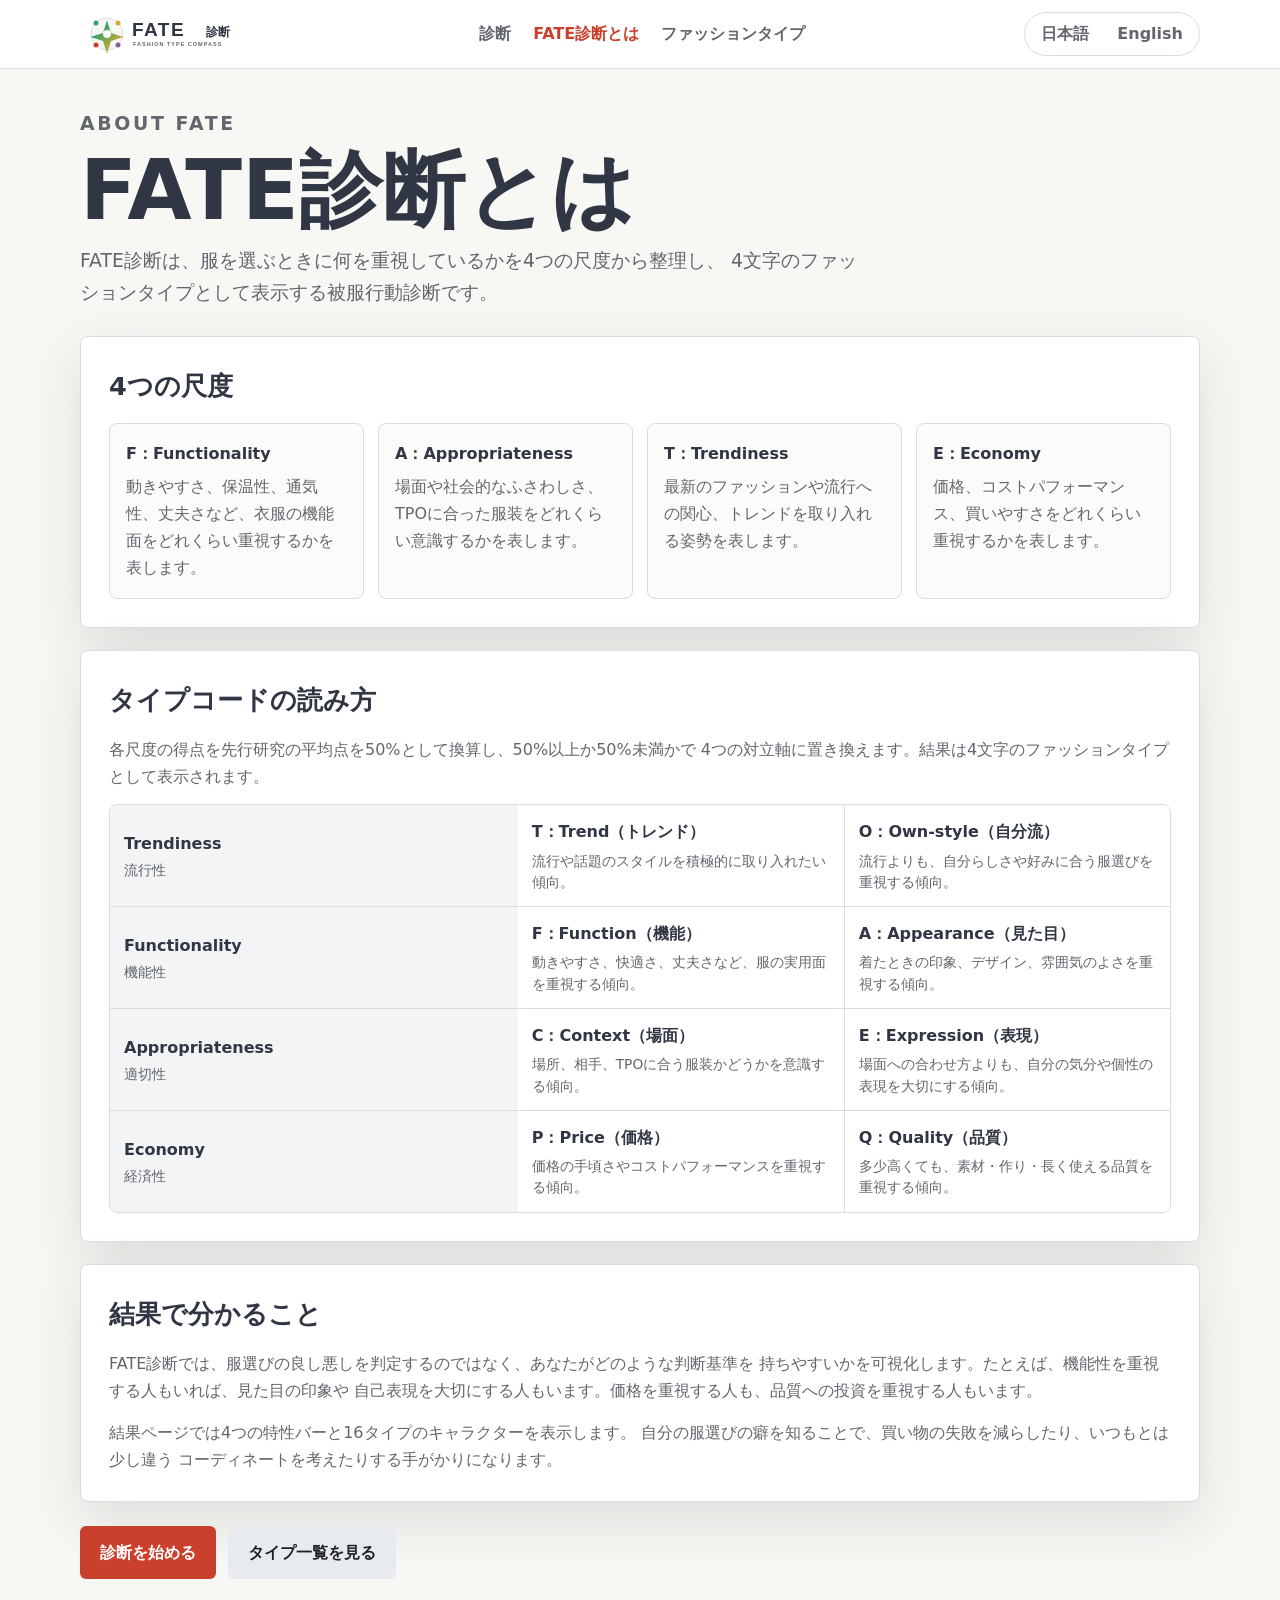
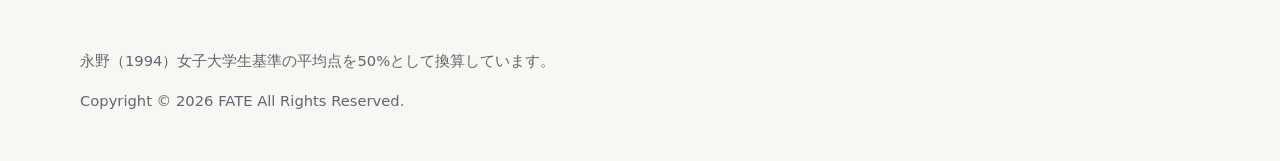
==== commit 4d3ea2ee: "Update about.html" ====
--- a/about.html
+++ b/about.html
@@ -16,6 +16,10 @@
           <a href="index.html">診断</a>
           <a href="about.html" aria-current="page">FATE診断とは</a>
           <a href="fashion-types.html">ファッションタイプ</a>
+        </div>
+        <div class="language-switch" aria-label="Language">
+          <button type="button" data-lang-choice="ja">日本語</button>
+          <button type="button" data-lang-choice="en">English</button>
         </div>
       </nav>
     </header>
@@ -142,5 +146,6 @@
       <p>永野（1994）女子大学生基準の平均点を50%として換算しています。</p>
       <p>Copyright © 2026 FATE All Rights Reserved.</p>
     </footer>
+    <script src="about.js"></script>
   </body>
 </html>
--- a/styles.css
+++ b/styles.css
@@ -90,6 +90,18 @@
   letter-spacing: 0;
 }
 
+html[lang="ja"] .hero h1 {
+  max-width: 1040px;
+  font-size: clamp(2.6rem, 7vw, 5.4rem);
+  line-height: 1.08;
+}
+
+html[lang="en"] h1 {
+  max-width: 780px;
+  font-size: clamp(3rem, 7.6vw, 6rem);
+  line-height: 1;
+}
+
 .lead {
   max-width: 680px;
   margin: 18px 0 24px;
@@ -107,6 +119,10 @@
   padding: 7px 12px;
   background: rgba(255, 255, 255, 0.1);
   font-weight: 700;
+}
+
+.hero__meta span:nth-child(2) {
+  background: rgba(255, 255, 255, 0.18);
 }
 
 main {
@@ -165,6 +181,31 @@
 .site-nav__links a[aria-current="page"],
 .site-nav__links a:hover {
   color: var(--accent);
+}
+
+.language-switch {
+  display: inline-flex;
+  gap: 4px;
+  padding: 4px;
+  border: 1px solid var(--line);
+  border-radius: 999px;
+  background: #fff;
+}
+
+.language-switch button {
+  min-height: 34px;
+  border: 0;
+  border-radius: 999px;
+  padding: 0 12px;
+  background: transparent;
+  color: var(--muted);
+  cursor: pointer;
+  font-weight: 800;
+}
+
+.language-switch button.is-active {
+  background: #303643;
+  color: #fff;
 }
 
 .panel,
@@ -592,7 +633,7 @@
 
 .type-card {
   display: grid;
-  grid-template-rows: auto auto minmax(360px, 1fr) auto auto auto;
+  grid-template-rows: auto auto minmax(360px, 1fr) auto auto auto auto;
   min-height: 520px;
   padding: 24px 0 30px;
   border-top: 5px solid var(--disagree);
@@ -655,6 +696,52 @@
   color: var(--muted);
   font-size: 1rem;
   line-height: 1.75;
+}
+
+.type-snapshot {
+  display: grid;
+  gap: 12px;
+  margin: 18px 26px 0;
+  padding: 16px;
+  border: 1px solid rgba(133, 95, 153, 0.18);
+  border-radius: 8px;
+  background: rgba(255, 255, 255, 0.78);
+  text-align: left;
+}
+
+.type-snapshot h4 {
+  margin: 0 0 8px;
+  color: #303643;
+  font-size: 0.95rem;
+}
+
+.type-snapshot ul {
+  display: grid;
+  gap: 5px;
+  margin: 0;
+  padding-left: 1.2em;
+  color: var(--muted);
+  font-size: 0.92rem;
+  line-height: 1.55;
+}
+
+.type-snapshot__pair {
+  display: grid;
+  gap: 3px;
+  padding-top: 10px;
+  border-top: 1px solid rgba(133, 95, 153, 0.14);
+}
+
+.type-snapshot__pair span {
+  color: #8a66a0;
+  font-size: 0.78rem;
+  font-weight: 800;
+}
+
+.type-snapshot__pair strong {
+  color: #303643;
+  font-size: 0.92rem;
+  line-height: 1.55;
 }
 
 .type-detail-button {
@@ -804,6 +891,28 @@
   font-weight: 900;
 }
 
+.share-copy-button {
+  min-height: 42px;
+  border: 0;
+  border-radius: 999px;
+  padding: 0 20px;
+  background: #303643;
+  color: #fff;
+  cursor: pointer;
+  font-weight: 800;
+}
+
+.share-copy-button:hover {
+  background: var(--disagree);
+}
+
+.share-copy-status {
+  min-width: 7em;
+  color: var(--accent);
+  font-size: 0.9rem;
+  font-weight: 800;
+}
+
 footer {
   padding: 0 0 34px;
   color: var(--muted);
@@ -1119,21 +1228,38 @@
 }
 
 .axis-table strong,
-.axis-table span {
+.axis-table > div > span {
   padding: 13px 14px;
 }
 
 .axis-table strong {
+  display: grid;
+  align-content: center;
+  gap: 3px;
   color: #303643;
   background: #f2f4f5;
 }
 
-.axis-table span {
+.axis-table > div > span {
+  display: grid;
+  gap: 5px;
   color: var(--muted);
   background: #fff;
 }
 
-.axis-table span + span {
+.axis-table b {
+  color: #303643;
+  font-size: 1rem;
+}
+
+.axis-table small {
+  color: var(--muted);
+  font-size: 0.86rem;
+  font-weight: 500;
+  line-height: 1.55;
+}
+
+.axis-table > div > span + span {
   border-left: 1px solid var(--line);
 }
 
@@ -1402,16 +1528,24 @@
     gap: 6px;
   }
 
+  .language-switch {
+    justify-self: center;
+  }
+
   .site-nav__links a {
     display: grid;
     place-items: center;
     min-height: 38px;
-    padding: 7px 6px;
+    padding: 7px 4px;
     border: 1px solid var(--line);
     border-radius: 6px;
     background: #fff;
-    font-size: 0.82rem;
+    font-size: clamp(0.58rem, 2.45vw, 0.72rem);
+    line-height: 1.15;
+    overflow-wrap: normal;
+    word-break: keep-all;
     text-align: center;
+    white-space: nowrap;
   }
 
   .type-grid {
@@ -1439,7 +1573,7 @@
 
   .type-card {
     min-height: auto;
-    grid-template-rows: auto auto auto auto auto auto;
+    grid-template-rows: auto auto auto auto auto auto auto;
   }
 
   .avatar {
@@ -1448,6 +1582,11 @@
 
   .avatar img {
     max-width: min(100%, 260px);
+  }
+
+  .type-snapshot {
+    margin: 16px 18px 0;
+    padding: 14px;
   }
 
   .traits-panel {
@@ -1522,7 +1661,7 @@
     grid-template-columns: 1fr;
   }
 
-  .axis-table span + span {
+  .axis-table > div > span + span {
     border-left: 0;
     border-top: 1px solid var(--line);
   }
